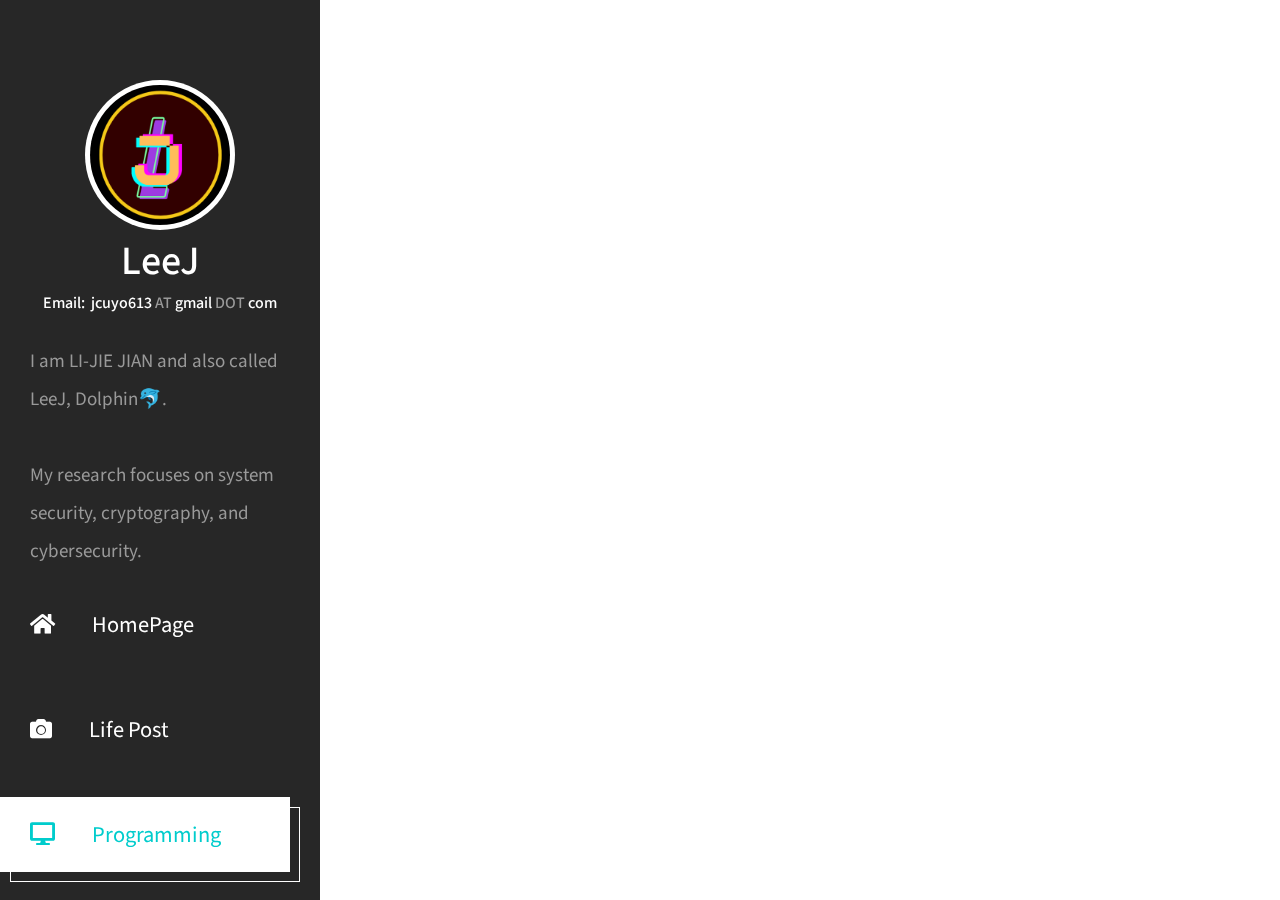
==== programming.html @ 39a5a921 "link update" ====
<!DOCTYPE html>
<html lang="en">

<head>
    <meta charset="UTF-8">
    <meta name="viewport" content="width=device-width, initial-scale=1.0">
    <title>LeeJ's Homepage</title>
    <link rel="shortcut icon" href="img/icon.PNG">
    <link rel="stylesheet" href="fontawesome/css/all.min.css">
    <link rel="apple-touch-icon" href="img/icon.PNG">
    <link href="https://fonts.googleapis.com/css2?family=Source+Sans+Pro&display=swap" rel="stylesheet">
    <link href="css/bootstrap.min.css" rel="stylesheet">
    <link href="css/templatemo-xtra-blog.css" rel="stylesheet">
    <link href="https://cdn.jsdelivr.net/npm/bootstrap@5.1.1/dist/css/bootstrap.min.css" rel="stylesheet" integrity="sha384-F3w7mX95PdgyTmZZMECAngseQB83DfGTowi0iMjiWaeVhAn4FJkqJByhZMI3AhiU" crossorigin="anonymous">
</head>

<body>
    <input type="checkbox" id="active" title="123">
    <div class="tm-header">
        <div class="tm-header-wrapper">
            <button class="navbar-toggler" type="button" aria-label="Toggle navigation">
                <i class="fas fa-bars"></i>
            </button>
            <div class="tm-site-header">
                <div class="mb-2 mx-auto tm-site-logo"><img src="img/header.PNG" class="rounded-circle" width="140" height="140"></div>
                <h1 class="text-center">LeeJ</h1>
                <h6 class="text-center">Email:&nbsp jcuyo613 <span class="AT">AT</span> gmail <span class="AT">DOT</span> com</h6>
            </div>
            <p class="tm-bigraphy">
                I am LI-JIE JIAN and also called LeeJ, Dolphin&#128044;.<br><br> My research focuses on system security, cryptography, and cybersecurity.
            </p>
            <nav class="tm-nav" id="tm-nav">
                <ul>
                    <li class="tm-nav-item">
                        <a href="index.html" class="tm-nav-link">
                            <i class="fas fa-home"></i> HomePage
                        </a>
                    </li>
                    <li class="tm-nav-item">
                        <a href="life.html" class="tm-nav-link">
                            <i class="fas fa-camera"></i> Life Post
                        </a>
                    </li>
                    <li class="tm-nav-item active">
                        <a href="programming.html" class="tm-nav-link">
                            <i class="fas fa-desktop"></i> Programming
                        </a>
                    </li>
                    <li class="tm-nav-item">
                        <a href="#" class="tm-nav-link">
                            <i class="fas fa-flag"></i> CTF Writeup
                        </a>
                    </li>
                    <li class="tm-nav-item-more">
                        <a class="tm-nav-link">
                            <i class="fas fa-users"></i> More About
                        </a>
                    </li>
                </ul>
            </nav>
            <div class="tm-mb-20">
                <a href="https://github.com/LeeJ-art" class="tm-social-link">
                    <i class="fab fa-github tm-social-icon"></i>
                </a>
                <a href="https://twitter.com/LJay417" class="tm-social-link">
                    <i class="fab fa-twitter tm-social-icon"></i>
                </a>
                <a href="https://instagram.com" class="tm-social-link">
                    <i class="fab fa-instagram tm-social-icon"></i>
                </a>
                <a href="https://www.linkedin.com/in/j-lee-3013b7241/" class="tm-social-link">
                    <i class="fab fa-linkedin tm-social-icon"></i>
                </a>
            </div>
        </div>
        <label for="active">
            <i class="fas fa-angle-left"></i>
        </label>
    </div>


    <script src="js/jquery.min.js"></script>
    <script src="js/templatemo-script.js"></script>
    <script src="https://cdn.jsdelivr.net/npm/bootstrap@5.1.1/dist/js/bootstrap.bundle.min.js" integrity="sha384-/bQdsTh/da6pkI1MST/rWKFNjaCP5gBSY4sEBT38Q/9RBh9AH40zEOg7Hlq2THRZ" crossorigin="anonymous"></script>
    <script>
    </script>
</body>

</html>
---- css/templatemo-xtra-blog.css ----
html {
    overflow-x: hidden;
}

body {
    margin: 0;
    padding: 0;
    font-family: 'Source Sans Pro', sans-serif;
    font-size: 19px;
    line-height: 2em;
    overflow-x: hidden;
}

p,
span {
    color: #999;
}

hr {
    border-top-color: #CCC;
    margin-top: 10px;
    margin-bottom: 10px;
}

.form-control::-webkit-input-placeholder {
    color: #999;
}

.form-control:-ms-input-placeholder {
    color: #999;
}

.form-control::placeholder {
    color: #999;
}

.tm-header {
    background-color: #272727;
    color: white;
    position: fixed;
    top: 0;
    left: 0;
    bottom: 0;
    z-index: 100;
    width: 400px;
    overflow-y: visible;
}

.tm-header-wrapper {
    overflow-y: scroll;
    scrollbar-width: none;
    -ms-overflow-style: none;
    padding: 30px;
    width: 100%;
    height: 100%;
}

.tm-header-wrapper::-webkit-scrollbar {
    width: 0;
    height: 0;
}

.tm-site-header {
    margin-top: 50px;
    margin-bottom: 30px;
}

.tm-site-logo {
    width: 150px;
    height: 150px;
    border-radius: 50%;
    background-color: white;
    display: flex;
    align-items: center;
    justify-content: center;
}

.tm-site-logo i {
    color: #0CC;
}

.tm-main {
    margin-left: 400px;
    padding: 80px 100px 25px;
}

.tm-post {
    max-width: 470px;
}

.tm-row {
    max-width: 980px;
    justify-content: space-between;
}

.tm-nav {
    margin-bottom: 50px;
}

.tm-nav-item {
    list-style: none;
    margin-bottom: 30px;
}

.tm-nav-link {
    color: white;
    background-color: transparent;
    height: 75px;
    width: 100%;
    max-width: 300px;
    display: flex;
    align-items: center;
    font-size: 1.4rem;
    padding: 30px;
}

.tm-nav-item:hover .tm-nav-link,
.tm-nav-item.active .tm-nav-link {
    color: #0CC;
    background-color: white;
    text-decoration: none;
}

.tm-nav ul {
    position: relative;
}

.tm-nav-item:hover:after,
.tm-nav-item.active:after {
    content: '';
    width: 100%;
    max-width: 300px;
    height: 75px;
    display: block;
    border: 1px solid white;
    margin-left: 10px;
    margin-top: -65px;
    position: absolute;
    z-index: -1000;
}

.tm-nav-link i {
    margin-right: 37px;
}

ul {
    margin: 0;
    padding: 0;
}

.tm-nav {
    margin-left: -30px;
}

.tm-social-link {
    display: inline-block;
    font-size: 2.8rem;
    width: 40px;
    height: 50px;
    text-align: center;
    padding-top: 8px;
    margin-right: 15px;
    margin-bottom: 15px;
}

.tm-social-icon {
    color: #F0F0F0;
    transition: all 0.3s ease;
}

.tm-social-link:hover .tm-social-icon.fa-github {
    color: #5B00AE
}

.tm-social-link:hover .tm-social-icon.fa-twitter {
    color: #3f729b;
}

.tm-social-link:hover .tm-social-icon.fa-instagram {
    background: #f09433;
    background: -moz-linear-gradient(45deg, #f09433 0%, #e6683c 25%, #dc2743 50%, #cc2366 75%, #bc1888 100%);
    background: -webkit-linear-gradient(45deg, #f09433 0%, #e6683c 25%, #dc2743 50%, #cc2366 75%, #bc1888 100%);
    background: linear-gradient(45deg, #f09433 0%, #e6683c 25%, #dc2743 50%, #cc2366 75%, #bc1888 100%);
    filter: progid: DXImageTransform.Microsoft.gradient( startColorstr='#f09433', endColorstr='#bc1888', GradientType=1);
}

.tm-social-link:hover .tm-social-icon.fa-linkedin {
    color: #06a7f1;
}

.navbar-toggler {
    display: none;
}

.tm-search-form {
    display: flex;
    align-items: center;
    justify-content: flex-end;
}

.form-inline .form-control.tm-search-input {
    display: block;
    height: 60px;
    width: 480px;
    margin-right: 30px;
    border-radius: 0;
    border-color: #0CC;
    font-size: 1.2rem;
}

.tm-search-button {
    width: 60px;
    height: 60px;
    border: none;
    background-color: #0CC;
    transition: all 0.3s ease;
}

.tm-search-button:hover {
    background-color: #09b6b6;
}

.tm-search-icon {
    color: white;
    font-size: 1.3rem;
}

.tm-post-link {
    display: block;
    position: relative;
    cursor: pointer;
}

.tm-post-link-inner {
    overflow: hidden;
    background: #3085a3;
}

.tm-post-link img {
    position: relative;
    display: block;
    min-height: 100%;
    max-width: 100%;
    opacity: 0.8;
}

.effect-lily img {
    max-width: none;
    width: -webkit-calc(100% + 50px);
    width: calc(100% + 50px);
    opacity: 0.7;
    -webkit-transition: opacity 0.35s, -webkit-transform 0.35s;
    transition: opacity 0.35s, transform 0.35s;
    -webkit-transform: translate3d(-40px, 0, 0);
    transform: translate3d(-40px, 0, 0);
}

.effect-lily:hover img {
    opacity: 1;
}

.effect-lily:hover img {
    -webkit-transform: translate3d(0, 0, 0);
    transform: translate3d(0, 0, 0);
}

.tm-post {
    margin-bottom: 75px;
}

.tm-new-badge {
    top: 25px;
    right: -10px;
    background-color: #0CC;
    color: white;
    padding: 5px 20px;
}

.tm-post-title {
    font-size: 1.7rem;
    transition: all 0.3s ease;
}

.tm-h3 {
    font-size: 1.3rem;
    color: #999;
}

.tm-post-link:hover .tm-post-title {
    color: #0CC;
}

.tm-btn {
    display: inline-block;
    border-radius: 5px;
    font-size: 1.3rem;
    transition: all 0.3s ease;
}

.tm-btn-primary {
    background-color: #0CC;
    color: white;
    padding: 8px 43px;
    border: none;
}

.tm-btn-small {
    padding: 8px 33px;
}

.tm-btn-primary:hover {
    background-color: #09b6b6;
    color: white;
}

.tm-paging-nav ul li {
    list-style: none;
    display: inline-block;
    margin-right: 10px;
}

.tm-paging-nav ul li:last-child {
    margin-right: 0;
}

.tm-paging-link {
    background-color: #F0F0F0;
    color: #999;
    width: 50px;
    height: 50px;
    display: flex;
    align-items: center;
    justify-content: center;
}

.tm-paging-item .tm-paging-link:hover,
.tm-paging-item.active .tm-paging-link {
    background-color: #0CC;
    color: white;
}

.tm-btn.disabled {
    background-color: #F0F0F0;
    color: #999;
    cursor: not-allowed;
}

.tm-external-link {
    color: #0CC;
}

.tm-external-link:hover {
    color: #09b6b6;
}

.tm-paging-wrapper {
    display: flex;
    justify-content: flex-end;
    align-items: center;
}

.tm-prev-next-wrapper,
.tm-paging-wrapper {
    flex: 0 0 50%;
    max-width: 50%;
    padding-left: 15px;
    padding-right: 15px;
}

.tm-copyright {
    text-align: right;
}


/* Single Post page */

hr.tm-hr-primary {
    border-top: 5px solid #0CC;
}

hr.tm-hr-golden {
    border-top: 5px solid #FFD700;
}

hr.tm-hr-crimson {
    border-top: 5px solid #DC143C;
}

video {
    width: 100%;
    height: auto;
}

.tm-comment {
    display: flex;
    align-items: flex-start;
}

.tm-comment-figure {
    margin-top: 10px;
    margin-right: 30px;
}

.tm-comment-reply {
    padding-left: 37px;
}

.form-control {
    height: 45px;
    border-color: #0CC;
    border-radius: 0;
}

.tm-comment-form {
    max-width: 360px;
}

.tm-category-list {
    list-style-type: none;
}

figure {
    margin: 0;
}

figcaption {
    line-height: 1.4;
}

.tm-post-full {
    max-width: 600px;
}

.tm-post-sidebar {
    max-width: 280px;
    margin-left: auto;
    margin-right: 0;
}

.tm-pt-20 {
    padding-top: 20px;
}

.tm-pt-30 {
    padding-top: 30px;
}

.tm-pt-45 {
    padding-top: 45px;
}

.tm-pt-60 {
    padding-top: 60px;
}

.tm-mb-40 {
    margin-bottom: 40px;
}

.tm-mb-45 {
    margin-bottom: 45px;
}

.tm-mb-55 {
    margin-bottom: 55px;
}

.tm-mb-60 {
    margin-bottom: 60px;
}

.tm-mb-65 {
    margin-bottom: 65px;
}

.tm-mb-75 {
    margin-bottom: 75px;
}

.tm-mb-80 {
    margin-bottom: 80px;
}

.tm-mb-120 {
    margin-bottom: 120px;
}

.tm-mt-40 {
    margin-top: 40px;
}

.tm-mt-100 {
    margin-top: 100px;
}

.tm-mr-20 {
    margin-right: 20px;
}

.tm-color-primary,
span.tm-color-primary {
    color: #099;
}

a.tm-color-gray,
.tm-color-gray {
    color: #999;
}

a.tm-color-gray:hover {
    color: #099;
}

.tm-bg-gray {
    background-color: #F3F4F5;
}

button:focus {
    outline: none;
}

a:hover {
    text-decoration: none;
    color: #048c8c;
}

a:hover figcaption {
    color: #056767;
}

.img-thumbnail {
    max-width: none;
}

.tm-about-pad {
    padding: 40px 35px;
}

.tm-person {
    max-width: 430px;
}

.tm-link {
    color: white;
    background-color: transparent;
    height: 75px;
    width: 100%;
    max-width: 300px;
    display: flex;
    align-items: center;
    font-size: 1.4rem;
    padding: 30px;
}

.tm-line-height-short {
    line-height: 1.8;
}

.gmap_canvas {
    overflow: hidden;
    background: none!important;
    height: 477px;
    width: 100%;
}

.tm-social-links li {
    list-style: none;
    display: inline-block;
}

.tm-social-links li a {
    display: block;
    color: white;
    background-color: #0CC;
    width: 45px;
    height: 45px;
    margin-right: 15px;
}

.tm-social-links li a i {
    transition: all 0.3s ease;
}

.tm-social-links li a:hover i.fa-facebook {
    color: #3b5998;
}

.tm-social-links li a:hover i.fa-twitter {
    color: #00acee;
}

.tm-social-links li a:hover i.fa-youtube {
    color: #c4302b;
}

.tm-social-links li a:hover i.fa-instagram {
    color: #3f729b;
}

.tm-contact-right {
    padding-left: 55px;
}

.tm-contact-form {
    max-width: 488px;
}

.tm-contact-form input,
.tm-contact-form textarea {
    max-width: 360px;
}

.tm-contact-form label {
    font-size: 1.4rem;
}

.tm-contact-form .form-group {
    display: flex;
}

@media (max-width: 1540px) {
    .tm-header {
        width: 320px;
    }
    .tm-main {
        margin-left: 320px;
        width: calc(100% - 320px);
    }
}

@media (max-width: 1300px) {
    .tm-about-col {
        flex: 0 0 100%;
        max-width: 100%;
        margin-bottom: 30px;
    }
}

@media (max-width: 1288px) {
    .tm-social-link {
        margin-right: 10px;
    }
}

@media (max-width: 1199px) {
    .tm-post-sidebar {
        max-width: 440px;
    }
    .form-inline .form-control.tm-search-input {
        width: 420px;
    }
}

@media (max-width: 1086px) {
    .form-inline .form-control.tm-search-input {
        width: 80%;
        margin-right: 15px;
    }
}


/* Hide sidebar */

@media (max-width: 991px) {
    .tm-header {
        width: 320px;
        left: -320px;
        transition: all 0.3s ease;
    }
    .tm-header.show {
        left: 0;
    }
    .tm-header-wrapper {
        padding: 15px;
    }
    .navbar-toggler {
        display: block;
        position: fixed;
        left: 0;
        top: 0;
        background-color: rgba(56, 204, 204, 0.75);
        color: white;
        padding: 10px 15px;
        transition: all 0.3s ease;
        border-radius: 0;
        top: 5px;
    }
    .tm-header.show .navbar-toggler {
        left: 320px;
    }
    .tm-main {
        margin-left: 0;
        padding: 50px 40px;
        width: 100%;
    }
    .tm-post-sidebar {
        margin-left: 0;
        margin-right: auto;
    }
    .tm-person-col {
        width: 50%;
    }
    .tm-person {
        flex-direction: row;
    }
    .tm-contact-left {
        flex: 0 0 58.333333%;
        max-width: 58.333333%;
    }
    .tm-contact-right {
        flex: 0 0 41.666667%;
        max-width: 41.666667%;
    }
    .tm-post-full {
        max-width: none;
    }
}

@media (max-width: 767px) {
    .form-inline .form-control.tm-search-input {
        width: 70%;
        max-width: 375px;
        margin-right: 15px;
    }
    .tm-search-form {
        justify-content: flex-start;
    }
    .tm-main {
        padding: 60px 10px;
    }
    .tm-prev-next-wrapper,
    .tm-paging-wrapper {
        flex: 0 0 100%;
        max-width: 100%;
    }
    .tm-paging-wrapper {
        margin-top: 50px;
        justify-content: flex-start;
    }
    .tm-copyright {
        text-align: left;
    }
}

@media (max-width: 1199px) and (min-width: 992px) {
    .tm-person-col,
    .tm-contact-left,
    .tm-contact-right {
        flex: 0 0 100%;
        max-width: 100%;
    }
    .tm-contact-right {
        padding-left: 15px;
    }
    .tm-post-col,
    .tm-aside-col {
        flex: 0 0 100%;
        max-width: 100%;
    }
    .tm-post-sidebar {
        margin-left: 0;
        margin-right: auto;
    }
}

@media (max-width: 709px) {
    .tm-person-col {
        width: 100%;
    }
}

@media (max-width: 991px) and (min-width: 826px) {
    .tm-about-col {
        flex: 0 0 33.3333%;
        max-width: 33.3333%;
    }
    .tm-person {
        flex-direction: row;
    }
}

@media (max-width: 630px) {
    .tm-contact-left,
    .tm-contact-right {
        flex: 0 0 100%;
        max-width: 100%;
    }
    .tm-contact-right {
        padding-left: 15px;
    }
}

@media (max-width: 575px) {
    .tm-contact-form input,
    .tm-contact-form textarea {
        max-width: 100%;
    }
}

@media (max-width: 480px) {
    .tm-person-col {
        width: 100%;
    }
    .tm-person {
        flex-direction: row;
    }
}

@media (max-width: 380px) {
    .tm-person img {
        max-width: 120px;
    }
}
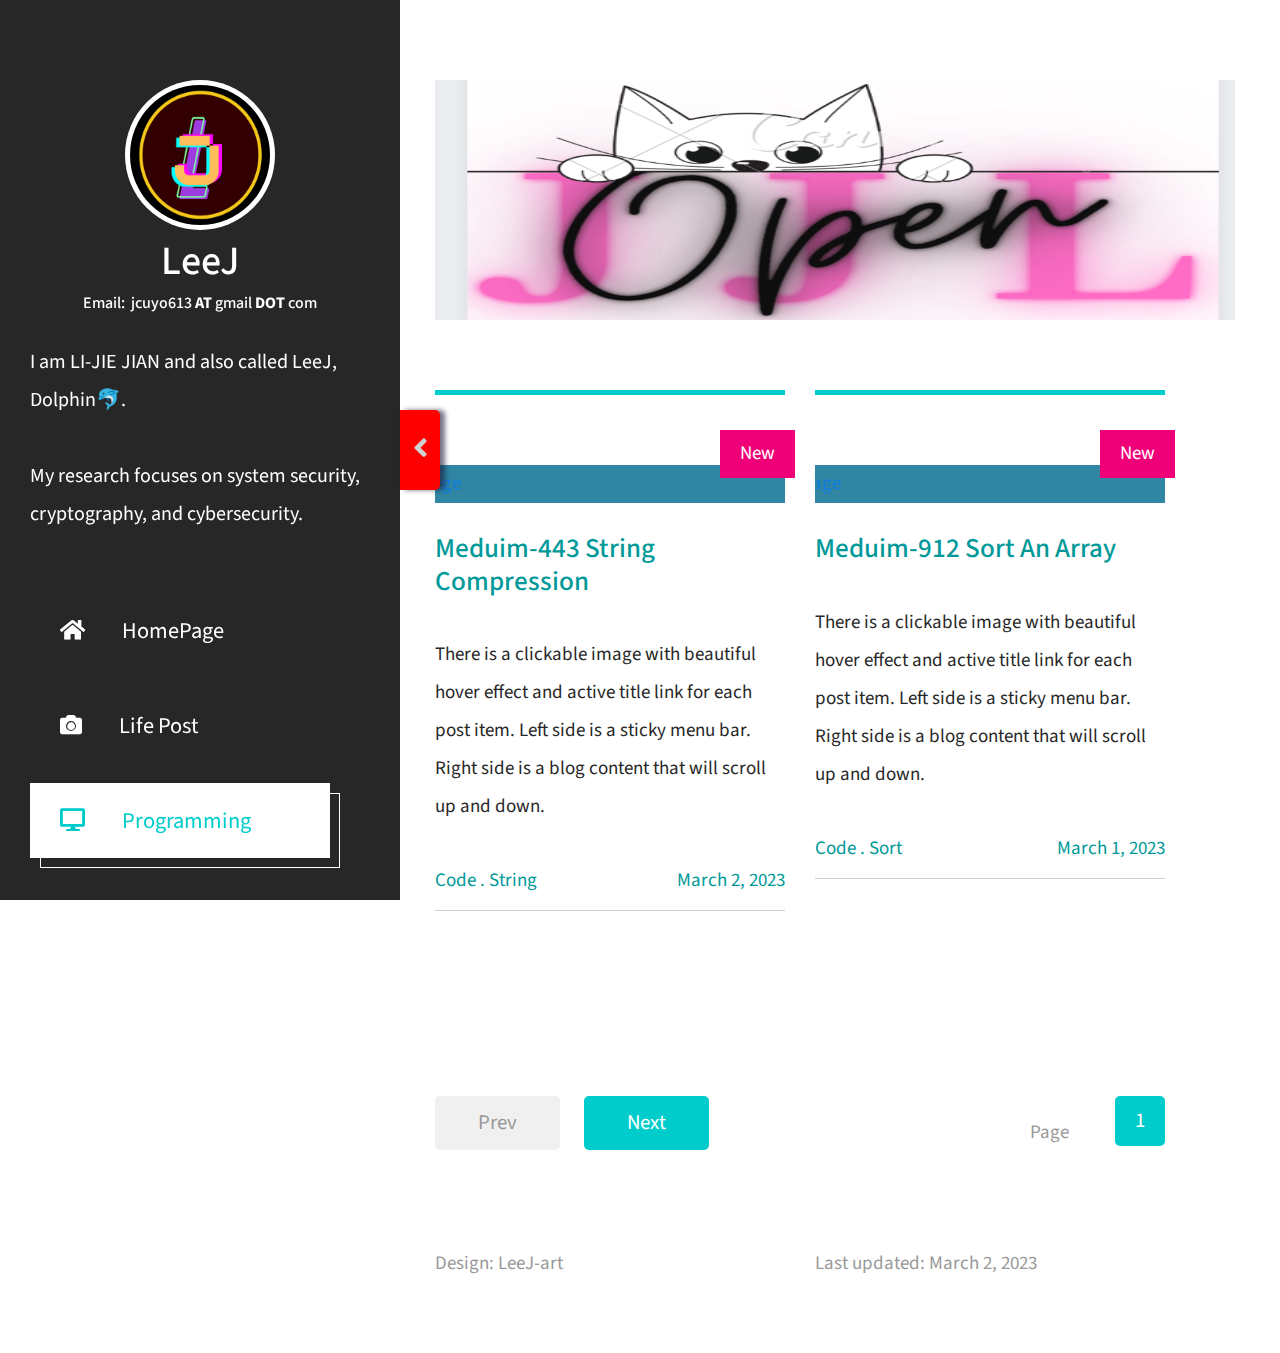
==== commit 8c69f9ca: "leetcode 0302 443" ====
--- a/programming.html
+++ b/programming.html
@@ -8,18 +8,19 @@
     <link rel="shortcut icon" href="img/icon.PNG">
     <link rel="stylesheet" href="fontawesome/css/all.min.css">
     <link rel="apple-touch-icon" href="img/icon.PNG">
+    <script src="https://code.jquery.com/jquery-3.6.3.slim.js" integrity="sha256-DKU1CmJ8kBuEwumaLuh9Tl/6ZB6jzGOBV/5YpNE2BWc=" crossorigin="anonymous"></script>
     <link href="https://fonts.googleapis.com/css2?family=Source+Sans+Pro&display=swap" rel="stylesheet">
     <link href="css/bootstrap.min.css" rel="stylesheet">
     <link href="css/templatemo-xtra-blog.css" rel="stylesheet">
-    <link href="https://cdn.jsdelivr.net/npm/bootstrap@5.1.1/dist/css/bootstrap.min.css" rel="stylesheet" integrity="sha384-F3w7mX95PdgyTmZZMECAngseQB83DfGTowi0iMjiWaeVhAn4FJkqJByhZMI3AhiU" crossorigin="anonymous">
+
 </head>
 
 <body>
     <input type="checkbox" id="active" title="123">
-    <div class="tm-header">
-        <div class="tm-header-wrapper">
+    <header class="tm-header" id="tm-header">
+        <div class="tm-header-wrapper" id="wraped">
             <button class="navbar-toggler" type="button" aria-label="Toggle navigation">
-                <i class="fas fa-bars"></i>
+                <i class="fas fa-angle-right" id="arrow"></i>
             </button>
             <div class="tm-site-header">
                 <div class="mb-2 mx-auto tm-site-logo"><img src="img/header.PNG" class="rounded-circle" width="140" height="140"></div>
@@ -47,7 +48,7 @@
                         </a>
                     </li>
                     <li class="tm-nav-item">
-                        <a href="#" class="tm-nav-link">
+                        <a href="ctf.html" class="tm-nav-link">
                             <i class="fas fa-flag"></i> CTF Writeup
                         </a>
                     </li>
@@ -76,14 +77,85 @@
         <label for="active">
             <i class="fas fa-angle-left"></i>
         </label>
+    </header>
+
+    <div class="container-fluid">
+        <main class="tm-main">
+            <div class="row tm-row tm-mb-60">
+                <div class="col-12">
+                    <img class="img-auto" src="img/TOP.PNG">
+                </div>
+            </div>
+            <div class="row tm-row">
+                <article class="col-12 col-md-6 tm-post">
+                    <hr class="tm-hr-primary">
+                    <a href="./-programming/leetcode/medium/String_Compression.html" class="effect-lily tm-post-link tm-pt-60">
+                        <div class="tm-post-link-inner">
+                            <img src="img/LeetCode.PNG" alt="Image" class="img-fluid">
+                        </div>
+                        <span class="position-absolute tm-new-badge">New</span>
+                        <h2 class="tm-pt-30 tm-color-primary tm-post-title">Meduim-443 String Compression</h2>
+                    </a>
+                    <p class="tm-line-article tm-pt-30">
+                        There is a clickable image with beautiful hover effect and active title link for each post item. Left side is a sticky menu bar. Right side is a blog content that will scroll up and down.
+                    </p>
+                    <div class="d-flex justify-content-between tm-pt-20">
+                        <span class="tm-color-primary">Code . String</span>
+                        <span class="tm-color-primary">March 2, 2023</span>
+                    </div>
+                    <hr>
+                </article>
+                <article class="col-12 col-md-6 tm-post">
+                    <hr class="tm-hr-primary">
+                    <a href="./-programming/leetcode/medium/Sort_An_Array.html" class="effect-lily tm-post-link tm-pt-60">
+                        <div class="tm-post-link-inner">
+                            <img src="img/LeetCode.PNG" alt="Image" class="img-fluid">
+                        </div>
+                        <span class="position-absolute tm-new-badge">New</span>
+                        <h2 class="tm-pt-30 tm-color-primary tm-post-title">Meduim-912 Sort An Array</h2>
+                    </a>
+                    <p class="tm-line-article tm-pt-30">
+                        There is a clickable image with beautiful hover effect and active title link for each post item. Left side is a sticky menu bar. Right side is a blog content that will scroll up and down.
+                    </p>
+                    <div class="d-flex justify-content-between tm-pt-20">
+                        <span class="tm-color-primary">Code . Sort</span>
+                        <span class="tm-color-primary">March 1, 2023</span>
+                    </div>
+                    <hr>
+                </article>
+            </div>
+            <div class="row tm-row tm-mt-100 tm-mb-75">
+                <div class="tm-prev-next-wrapper">
+                    <a href="#" class="mb-2 tm-btn tm-btn-primary tm-prev-next disabled tm-mr-20">Prev</a>
+                    <a href="#" class="mb-2 tm-btn tm-btn-primary tm-prev-next">Next</a>
+                </div>
+                <div class="tm-paging-wrapper">
+                    <span class="d-inline-block mr-3">Page</span>
+                    <nav class="tm-paging-nav d-inline-block">
+                        <ul>
+                            <li class="tm-paging-item active">
+                                <a href="#" class="mb-2 tm-btn tm-paging-link">1</a>
+                            </li>
+                        </ul>
+                    </nav>
+                </div>
+            </div>
+
+            <footer class="row tm-row tm-mb-45">
+                <div class="col-md-6 col-12 tm-color-gray">
+                    Design:
+                    <a rel="nofollow" target="_parent" class="tm-external-link">LeeJ-art</a>
+                </div>
+                <div class="col-md-6 col-12 tm-color-gray">
+                    Last updated:
+                    <a rel="nofollow" target="_parent" class="tm-external-link">March 2, 2023</a>
+                </div>
+            </footer>
+        </main>
     </div>
-
 
     <script src="js/jquery.min.js"></script>
     <script src="js/templatemo-script.js"></script>
-    <script src="https://cdn.jsdelivr.net/npm/bootstrap@5.1.1/dist/js/bootstrap.bundle.min.js" integrity="sha384-/bQdsTh/da6pkI1MST/rWKFNjaCP5gBSY4sEBT38Q/9RBh9AH40zEOg7Hlq2THRZ" crossorigin="anonymous"></script>
-    <script>
-    </script>
 </body>
 
 </html>--- a/css/templatemo-xtra-blog.css
+++ b/css/templatemo-xtra-blog.css
@@ -34,6 +34,12 @@
     color: #999;
 }
 
+.AT {
+    font-weight: bold;
+    color: white;
+    font-size: 16px;
+}
+
 .tm-header {
     background-color: #272727;
     color: white;
@@ -42,8 +48,10 @@
     left: 0;
     bottom: 0;
     z-index: 100;
-    width: 400px;
+    max-width: 400px;
     overflow-y: visible;
+    /*transform: translateX(0);*/
+    transition: 0.3s;
 }
 
 .tm-header-wrapper {
@@ -58,6 +66,64 @@
 .tm-header-wrapper::-webkit-scrollbar {
     width: 0;
     height: 0;
+}
+
+.tm-main {
+    margin-left: 400px;
+    padding: 80px 100px 25px;
+}
+
+.tm-header label {
+    position: absolute;
+    width: 40px;
+    height: 80px;
+    background-color: red;
+    color: #d1d1d1;
+    right: -40px;
+    top: 0;
+    bottom: 0;
+    margin: auto;
+    line-height: 80px;
+    font-size: 30px;
+    text-align: center;
+    border-radius: 0 5px 5px 0;
+    box-shadow: 5px 0 5px hsla(240, 40%, 15%, .6);
+}
+
+#active {
+    position: absolute;
+    opacity: 0;
+    z-index: -1;
+}
+
+#active:checked~.container-fluid .tm-main {
+    margin: auto;
+    background-color: #272727;
+}
+
+#active:checked~.container-fluid .tm-main .tm-row {
+    margin: auto;
+    margin-bottom: 10px;
+}
+
+#active:checked~.tm-header {
+    transform: translateX(-100%);
+}
+
+#active:checked~.tm-header label .fas {
+    transform: scaleX(-1);
+}
+
+#active:checked~.container-fluid .tm-main .tm-row .tm-line-bio {
+    color: white;
+}
+
+#active:checked~.container-fluid .tm-main .tm-row .tm-line-article {
+    color: white;
+}
+
+#active:checked~.container-fluid .tm-main .tm-row .tm-color-primary {
+    color: rgb(4, 242, 242);
 }
 
 .tm-site-header {
@@ -79,11 +145,6 @@
     color: #0CC;
 }
 
-.tm-main {
-    margin-left: 400px;
-    padding: 80px 100px 25px;
-}
-
 .tm-post {
     max-width: 470px;
 }
@@ -94,12 +155,16 @@
 }
 
 .tm-nav {
-    margin-bottom: 50px;
+    margin-bottom: 20px;
 }
 
 .tm-nav-item {
     list-style: none;
-    margin-bottom: 30px;
+    margin-bottom: 20px;
+}
+
+.tm-nav-item-more {
+    list-style: none;
 }
 
 .tm-nav-link {
@@ -119,6 +184,10 @@
     color: #0CC;
     background-color: white;
     text-decoration: none;
+}
+
+.tm-nav-item.style ::-webkit-scrollbar-track {
+    background-color: #ff6536;
 }
 
 .tm-nav ul {
@@ -144,7 +213,7 @@
 }
 
 ul {
-    margin: 0;
+    margin-left: 30px;
     padding: 0;
 }
 
@@ -159,7 +228,7 @@
     height: 50px;
     text-align: center;
     padding-top: 8px;
-    margin-right: 15px;
+    margin-right: 20px;
     margin-bottom: 15px;
 }
 
@@ -271,7 +340,7 @@
 .tm-new-badge {
     top: 25px;
     right: -10px;
-    background-color: #0CC;
+    background-color: #F00078;
     color: white;
     padding: 5px 20px;
 }
@@ -379,7 +448,7 @@
 }
 
 hr.tm-hr-golden {
-    border-top: 5px solid #FFD700;
+    border-top: 5px solid gold;
 }
 
 hr.tm-hr-crimson {
@@ -453,6 +522,28 @@
     padding-top: 60px;
 }
 
+.tm-bigraphy {
+    font-size: 20px;
+    color: white;
+    margin-bottom: 60px;
+}
+
+.tm-introduction {
+    font-size: 20px;
+    color: #272727;
+}
+
+.tm-mb-20 {
+    display: flex;
+    margin-top: -30px;
+    justify-content: center;
+    align-items: center;
+}
+
+.tm-mb-15 {
+    margin-bottom: 10px;
+}
+
 .tm-mb-40 {
     margin-bottom: 40px;
 }
@@ -483,6 +574,10 @@
 
 .tm-mb-120 {
     margin-bottom: 120px;
+}
+
+.tm-mt-20 {
+    margin-top: 20px;
 }
 
 .tm-mt-40 {
@@ -532,12 +627,30 @@
     max-width: none;
 }
 
+.img-auto {
+    display: block;
+    margin: auto;
+    height: 240px;
+    width: 800px;
+}
+
+.img-myself {
+    height: 300px;
+    width: 200px;
+    border: 2px solid #272727;
+    border-radius: 25px;
+    display: block;
+    margin-left: 30px;
+}
+
 .tm-about-pad {
-    padding: 40px 35px;
+    height: 400px;
+    padding: 20px 25px;
 }
 
 .tm-person {
-    max-width: 430px;
+    max-width: 1540px;
+    width: 100%;
 }
 
 .tm-link {
@@ -556,6 +669,28 @@
     line-height: 1.8;
 }
 
+.tm-line-bio {
+    line-height: 2.0;
+    color: #272727;
+    font-size: 16px;
+}
+
+.tm-line-article {
+    color: #272727;
+}
+
+.tm-line-bg {
+    line-height: 2.0;
+    color: #272727;
+    font-size: 16px;
+}
+
+.tm-line-exp {
+    line-height: 2.0;
+    color: #272727;
+    font-size: 16px;
+}
+
 .gmap_canvas {
     overflow: hidden;
     background: none!important;
@@ -568,7 +703,7 @@
     display: inline-block;
 }
 
-.tm-social-links li a {
+conta .tm-social-links li a {
     display: block;
     color: white;
     background-color: #0CC;
@@ -618,13 +753,21 @@
     display: flex;
 }
 
+.media {
+    max-width: 1500px;
+}
+
 @media (max-width: 1540px) {
     .tm-header {
-        width: 320px;
+        width: 640px;
     }
     .tm-main {
         margin-left: 320px;
         width: calc(100% - 320px);
+    }
+    .tm-person {
+        max-width: 1540px;
+        width: 800px;
     }
 }
 
@@ -632,7 +775,11 @@
     .tm-about-col {
         flex: 0 0 100%;
         max-width: 100%;
-        margin-bottom: 30px;
+        margin-bottom: 10px;
+    }
+    .tm-person {
+        max-width: 1300px;
+        width: 600px;
     }
 }
 
@@ -655,6 +802,10 @@
     .form-inline .form-control.tm-search-input {
         width: 80%;
         margin-right: 15px;
+    }
+    .tm-person {
+        max-width: 1540px;
+        width: 550px;
     }
 }
 
@@ -673,16 +824,21 @@
     .tm-header-wrapper {
         padding: 15px;
     }
+    .tm-header label {
+        display: none;
+    }
     .navbar-toggler {
         display: block;
         position: fixed;
         left: 0;
         top: 0;
-        background-color: rgba(56, 204, 204, 0.75);
-        color: white;
+        font-size: 30px;
+        background-color: red;
+        color: #d1d1d1;
         padding: 10px 15px;
         transition: all 0.3s ease;
-        border-radius: 0;
+        border-radius: 0 5px 5px 0;
+        box-shadow: 5px 0 5px hsla(240, 40%, 15%, .6);
         top: 5px;
     }
     .tm-header.show .navbar-toggler {
@@ -692,16 +848,21 @@
         margin-left: 0;
         padding: 50px 40px;
         width: 100%;
+        background-color: #272727;
+    }
+    .tm-line-bio {
+        color: white;
     }
     .tm-post-sidebar {
         margin-left: 0;
         margin-right: auto;
     }
     .tm-person-col {
-        width: 50%;
+        width: 100%;
     }
     .tm-person {
         flex-direction: row;
+        width: 700px;
     }
     .tm-contact-left {
         flex: 0 0 58.333333%;
@@ -739,6 +900,10 @@
     }
     .tm-copyright {
         text-align: left;
+    }
+    .tm-person {
+        flex-direction: row;
+        width: 600px;
     }
 }
 
@@ -788,6 +953,10 @@
     .tm-contact-right {
         padding-left: 15px;
     }
+    .tm-person {
+        max-width: 1540px;
+        width: 500px;
+    }
 }
 
 @media (max-width: 575px) {
@@ -795,19 +964,73 @@
     .tm-contact-form textarea {
         max-width: 100%;
     }
-}
-
-@media (max-width: 480px) {
+    .tm-person {
+        flex-direction: row;
+        display: inline-block;
+        max-width: 500px;
+    }
+    .img-myself {
+        text-align: center;
+        vertical-align: middle;
+    }
+    .media-body {
+        padding-top: 25px;
+        text-align: center;
+    }
+}
+
+@media (max-width: 515px) {
     .tm-person-col {
         width: 100%;
     }
     .tm-person {
         flex-direction: row;
+        display: inline-block;
+        max-width: 400px;
+    }
+    .img-myself {
+        margin-left: 110px;
+        text-align: center;
+        vertical-align: middle;
+    }
+    .media-body {
+        padding-top: 25px;
+    }
+}
+
+@media (max-width: 415px) {
+    .tm-person-col {
+        width: 100%;
+    }
+    .tm-person {
+        flex-direction: row;
+        display: inline-block;
+        width: 300px;
+    }
+    .img-myself {
+        margin-left: 70px;
+        text-align: center;
+        vertical-align: middle;
+    }
+    .media-body {
+        padding-top: 25px;
+        padding-left: 10px;
+        text-align: center;
+        vertical-align: middle;
     }
 }
 
 @media (max-width: 380px) {
-    .tm-person img {
-        max-width: 120px;
+    .tm-person {
+        max-width: 300px;
+    }
+    .img-myself {
+        text-align: center;
+        vertical-align: middle;
+    }
+    .media-body {
+        padding-top: 25px;
+        text-align: center;
+        vertical-align: middle;
     }
 }